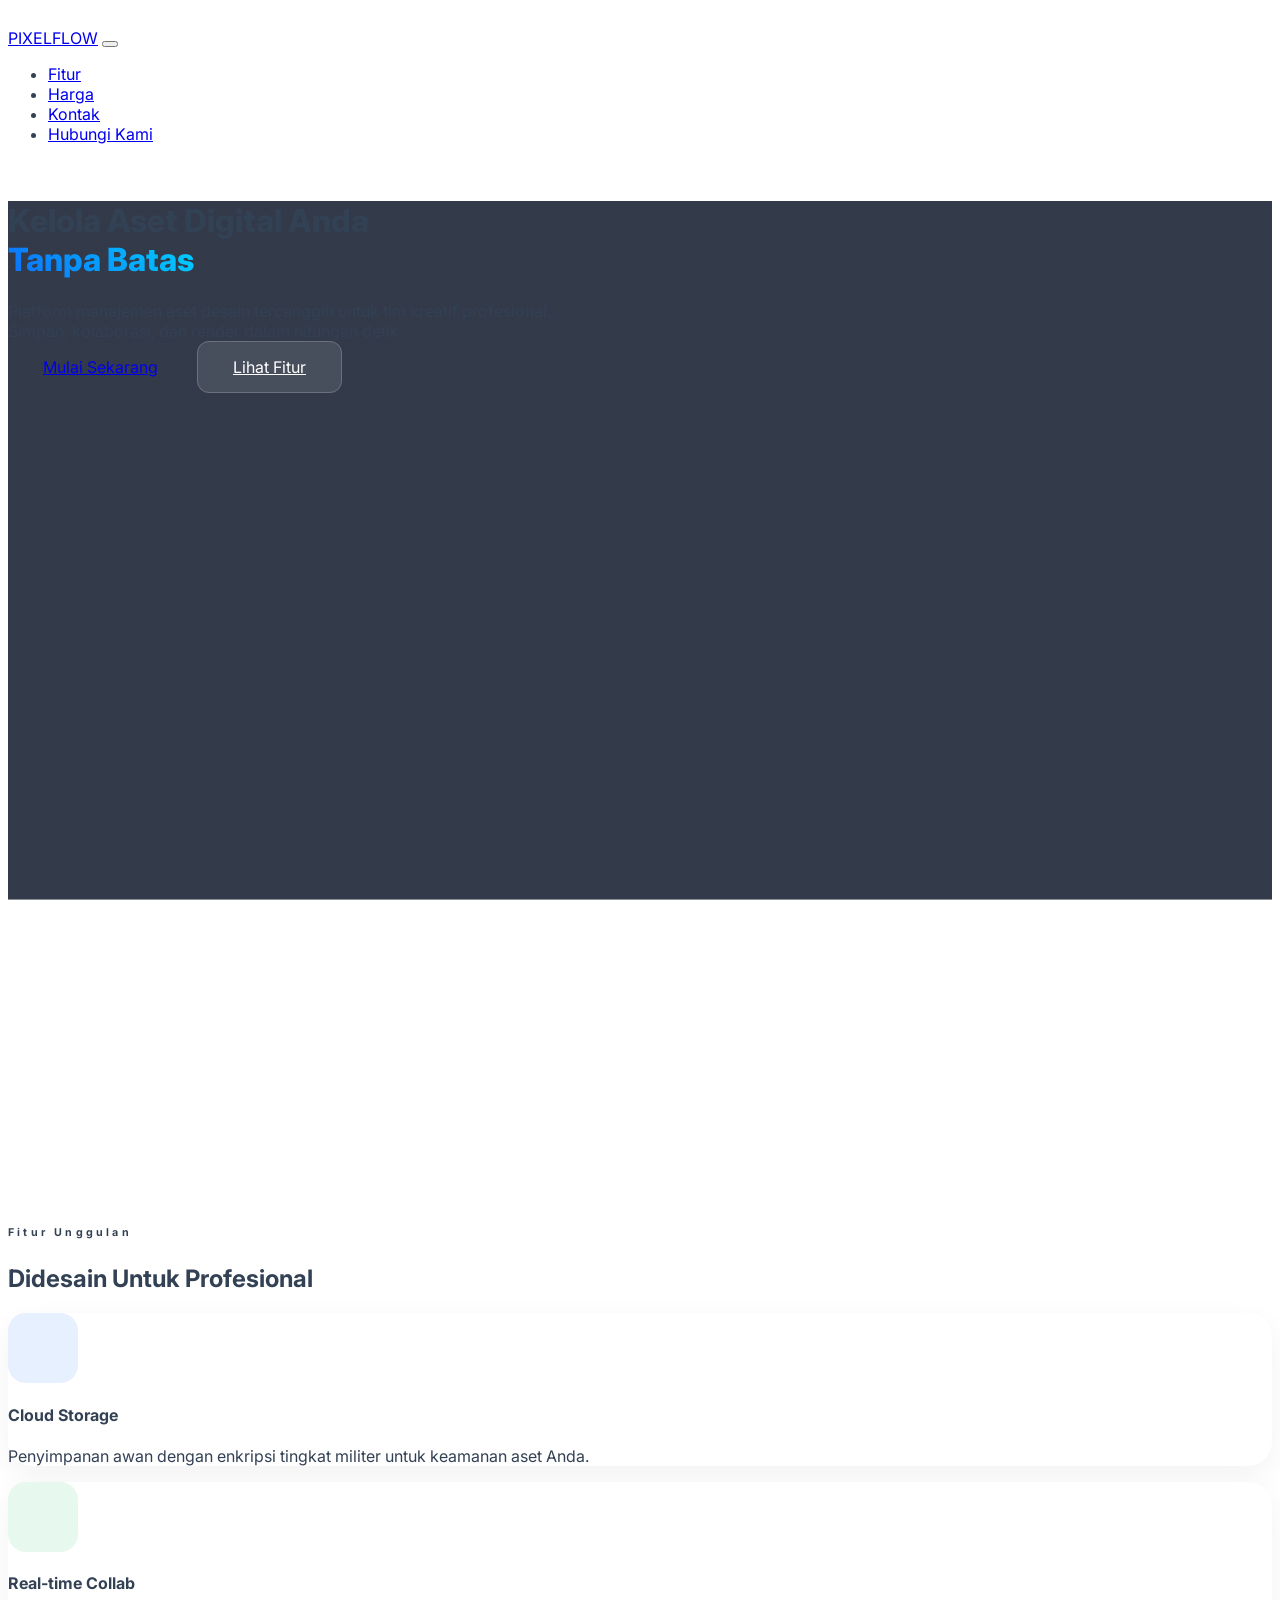
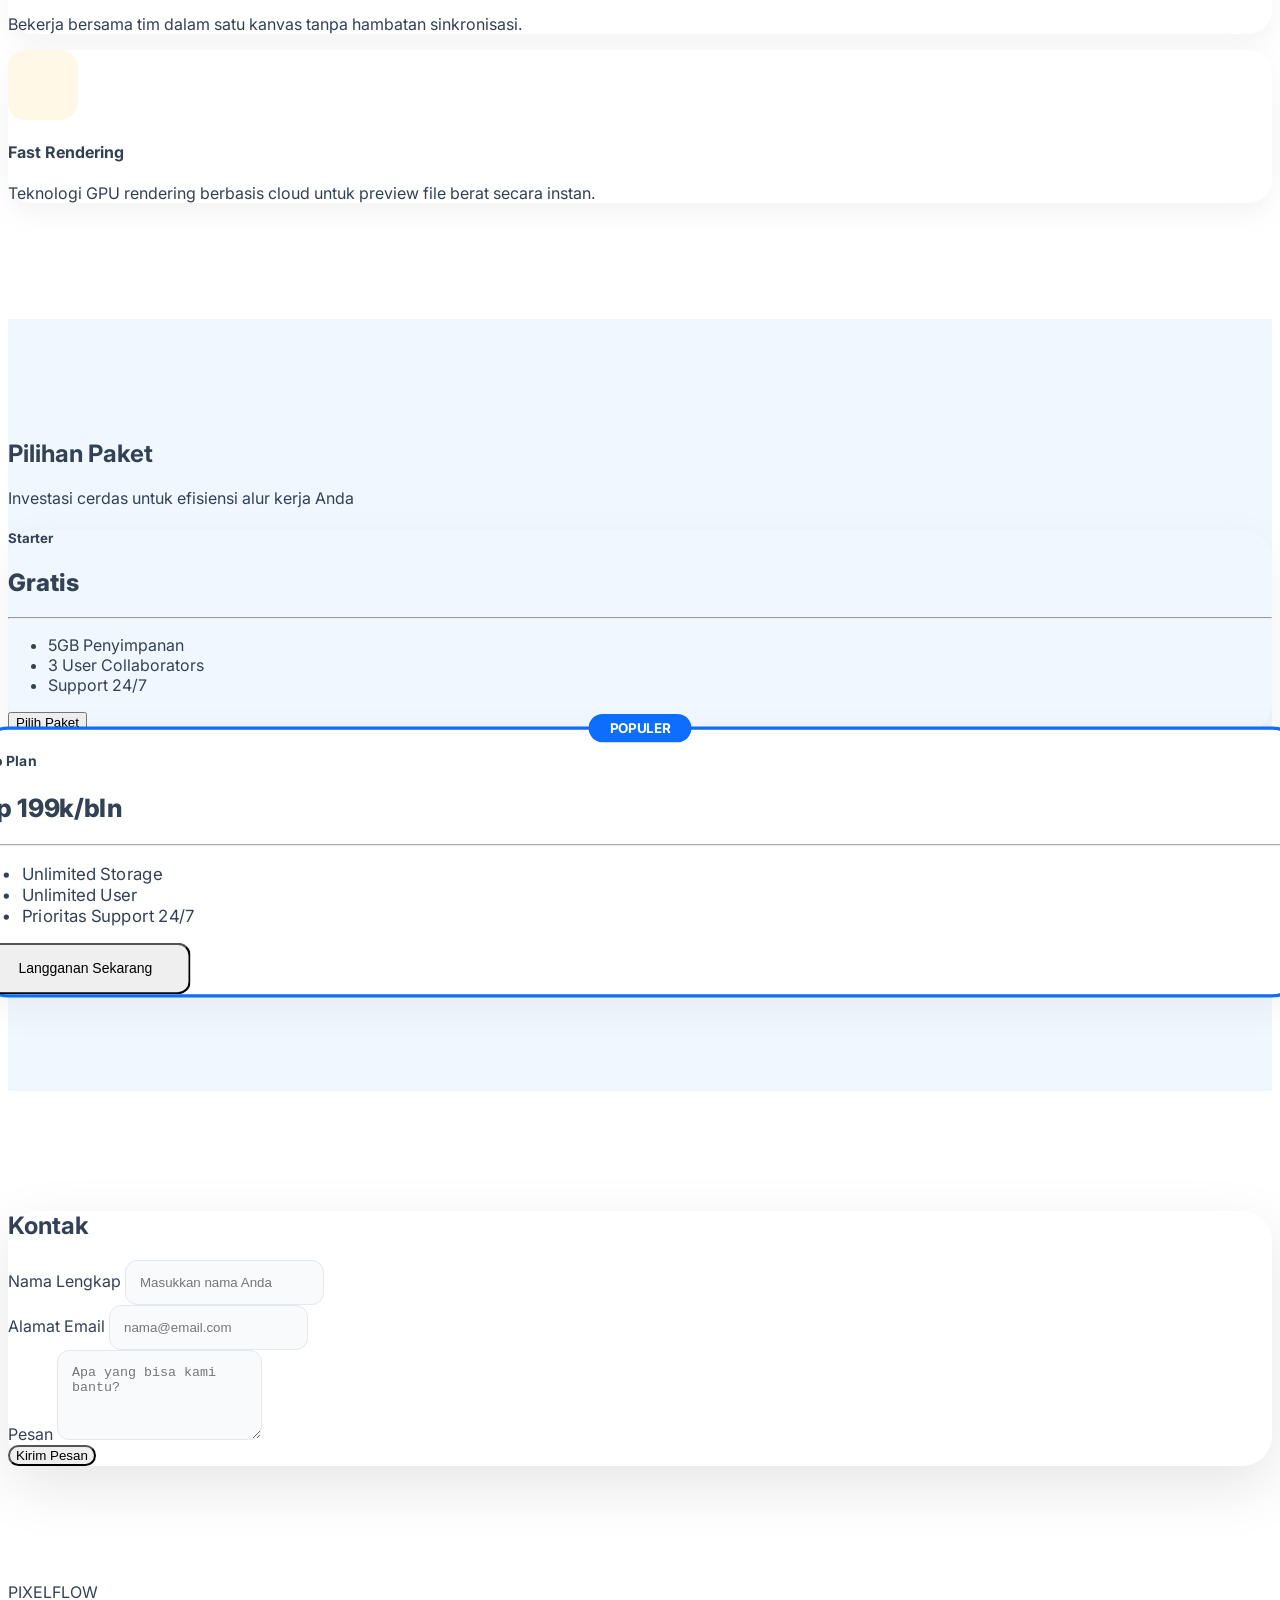
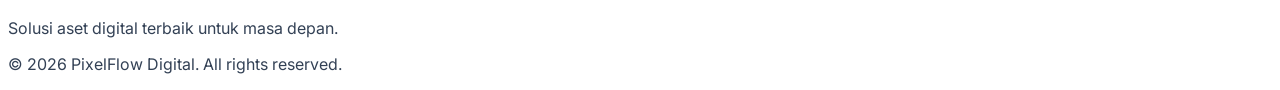
==== PBW/UTS/index.html @ 6231b685 "Add files via upload" ====
<!DOCTYPE html>
<html lang="id">
<head>
    <meta charset="UTF-8">
    <meta name="viewport" content="width=device-width, initial-scale=1.0">
    <title>PixelFlow | Manage Your Digital Assets</title>
    
    <link rel="icon" type="image/png" href="assets/img/favicon.png">
    
    <!-- Bootstrap CSS -->
    <link rel="stylesheet" href="assets/css/bootstrap.css">
    <!-- Bootstrap Icons -->
    <link rel="stylesheet" href="assets/css/bootstrap-icons.css">
    <!-- Google Fonts: Inter -->
    <link href="https://fonts.googleapis.com/css2?family=Inter:wght@400;600;800&display=swap" rel="stylesheet">
    <!-- AOS Animation CSS -->
    <link rel="stylesheet" href="assets/css/aos.css">
    
    <link rel="stylesheet" href="style.css">
</head>
<body>

    <!-- Navbar -->
    <nav class="navbar navbar-expand-lg navbar-dark fixed-top transition">
        <div class="container">
            <a class="navbar-brand fw-bold fs-3" href="#">PIXEL<span class="text-primary">FLOW</span></a>
            <button class="navbar-toggler border-0" type="button" data-bs-toggle="collapse" data-bs-target="#navbarNav">
                <span class="bi bi-list fs-1"></span>
            </button>
            <div class="collapse navbar-collapse" id="navbarNav">
                <ul class="navbar-nav ms-auto fw-semibold">
                    <li class="nav-item"><a class="nav-link mx-2" href="#features">Fitur</a></li>
                    <li class="nav-item"><a class="nav-link mx-2" href="#pricing">Harga</a></li>
                    <li class="nav-item"><a class="nav-link mx-2" href="#contact">Kontak</a></li>
                    <li class="nav-item ms-lg-3"><a class="btn btn-outline-primary px-4" href="#contact">Hubungi Kami</a></li>
                </ul>
            </div>
        </div>
    </nav>

    <!-- Hero Section -->
    <header class="hero-section d-flex align-items-center">
        <div class="container text-center text-white">
            <div data-aos="fade-up">
                <h1 class="display-2 fw-800 mb-3">Kelola Aset Digital Anda <br> 
                    <span class="gradient-text">Tanpa Batas</span>
                </h1>
                <p class="lead mb-5 opacity-75 mx-auto text-max-width">
                    Platform manajemen aset desain tercanggih untuk tim kreatif profesional. <br>
                    Simpan, kolaborasi, dan render dalam hitungan detik.
                </p>
                <div class="d-flex justify-content-center gap-3">
                    <a href="#pricing" class="btn btn-primary btn-lg shadow-lg">Mulai Sekarang</a>
                    <a href="#features" class="btn btn-glass btn-lg">Lihat Fitur</a>
                </div>
            </div>
        </div>
    </header>

    <!-- Features Section -->
    <section id="features" class="section-padding">
        <div class="container">
            <div class="text-center mb-5" data-aos="fade-up">
                <h6 class="text-primary fw-bold text-uppercase tracking-widest">Fitur Unggulan</h6>
                <h2 class="display-5 fw-bold">Didesain Untuk Profesional</h2>
            </div>
            <div class="row g-4">
                <div class="col-md-4" data-aos="fade-up" data-aos-delay="100">
                    <div class="card feature-card h-100 p-4 border-0">
                        <div class="icon-circle bg-primary-soft text-primary mb-4">
                            <i class="bi bi-cloud-arrow-up-fill fs-2"></i>
                        </div>
                        <h4 class="fw-bold mb-3">Cloud Storage</h4>
                        <p class="text-muted">Penyimpanan awan dengan enkripsi tingkat militer untuk keamanan aset Anda.</p>
                    </div>
                </div>
                <div class="col-md-4" data-aos="fade-up" data-aos-delay="200">
                    <div class="card feature-card h-100 p-4 border-0">
                        <div class="icon-circle bg-success-soft text-success mb-4">
                            <i class="bi bi-people-fill fs-2"></i>
                        </div>
                        <h4 class="fw-bold mb-3">Real-time Collab</h4>
                        <p class="text-muted">Bekerja bersama tim dalam satu kanvas tanpa hambatan sinkronisasi.</p>
                    </div>
                </div>
                <div class="col-md-4" data-aos="fade-up" data-aos-delay="300">
                    <div class="card feature-card h-100 p-4 border-0">
                        <div class="icon-circle bg-warning-soft text-warning mb-4">
                            <i class="bi bi-lightning-charge-fill fs-2"></i>
                        </div>
                        <h4 class="fw-bold mb-3">Fast Rendering</h4>
                        <p class="text-muted">Teknologi GPU rendering berbasis cloud untuk preview file berat secara instan.</p>
                    </div>
                </div>
            </div>
        </div>
    </section>

    <!-- Pricing Section -->
    <section id="pricing" class="section-padding bg-light-blue">
        <div class="container">
            <div class="text-center mb-5" data-aos="fade-up">
                <h2 class="display-5 fw-bold">Pilihan Paket</h2>
                <p class="text-muted">Investasi cerdas untuk efisiensi alur kerja Anda</p>
            </div>
            <div class="row justify-content-center g-4">
                <div class="col-md-4" data-aos="zoom-in" data-aos-delay="100">
                    <div class="card pricing-card border-0 h-100 p-4">
                        <div class="card-body">
                            <h5 class="fw-bold text-muted">Starter</h5>
                            <h2 class="display-4 fw-800 my-4">Gratis</h2>
                            <hr>
                            <ul class="list-unstyled mb-5">
                                <li class="mb-3"><i class="bi bi-check2 text-primary me-2"></i> 5GB Penyimpanan</li>
                                <li class="mb-3"><i class="bi bi-check2 text-primary me-2"></i> 3 User Collaborators</li>
                                <li class="mb-3 text-muted opacity-50"><i class="bi bi-x text-danger me-2"></i> Support 24/7</li>
                            </ul>
                            <button class="btn btn-outline-primary w-100 py-3 fw-bold">Pilih Paket</button>
                        </div>
                    </div>
                </div>
                <div class="col-md-4" data-aos="zoom-in" data-aos-delay="200">
                    <div class="card pricing-card border-primary-2 h-100 p-4 highlight-card">
                        <div class="badge-best-value">POPULER</div>
                        <div class="card-body">
                            <h5 class="fw-bold text-primary">Pro Plan</h5>
                            <h2 class="display-4 fw-800 my-4">Rp 199k<span class="fs-6 text-muted fw-normal">/bln</span></h2>
                            <hr>
                            <ul class="list-unstyled mb-5">
                                <li class="mb-3"><i class="bi bi-check2 text-primary me-2"></i> Unlimited Storage</li>
                                <li class="mb-3"><i class="bi bi-check2 text-primary me-2"></i> Unlimited User</li>
                                <li class="mb-3"><i class="bi bi-check2 text-primary me-2"></i> Prioritas Support 24/7</li>
                            </ul>
                            <button class="btn btn-primary w-100 py-3 fw-bold shadow">Langganan Sekarang</button>
                        </div>
                    </div>
                </div>
            </div>
        </div>
    </section>

    <!-- Contact Section -->
    <section id="contact" class="section-padding">
        <div class="container">
            <div class="row justify-content-center">
                <div class="col-lg-6">
                    <div class="card contact-card border-0 p-4 p-md-5" data-aos="fade-up">
                        <h2 class="fw-bold text-center mb-4">Kontak</h2>
                        <form id="contactForm">
                            <div class="mb-3">
                                <label class="form-label fw-semibold">Nama Lengkap</label>
                                <input type="text" class="form-control" id="name" placeholder="Masukkan nama Anda" required>
                            </div>
                            <div class="mb-3">
                                <label class="form-label fw-semibold">Alamat Email</label>
                                <input type="email" class="form-control" id="email" placeholder="nama@email.com" required>
                            </div>
                            <div class="mb-4">
                                <label class="form-label fw-semibold">Pesan</label>
                                <textarea class="form-control" id="message" rows="4" placeholder="Apa yang bisa kami bantu?" required></textarea>
                            </div>
                            <button type="submit" class="btn btn-dark w-100 py-3 fw-bold btn-submit">
                                Kirim Pesan <i class="bi bi-send-fill ms-2"></i>
                            </button>
                        </form>
                        <div id="formFeedback" class="mt-4 text-center d-none alert"></div>
                    </div>
                </div>
            </div>
        </div>
    </section>

    <footer class="py-5 bg-dark text-white text-center">
        <div class="container">
            <p class="mb-2 fs-4 fw-bold">PIXELFLOW</p>
            <p class="text-light mb-4">Solusi aset digital terbaik untuk masa depan.</p>
            <div class="social-icons mb-4">
                <a href="#" class="text-white mx-2"><i class="bi bi-instagram fs-4"></i></a>
                <a href="#" class="text-white mx-2"><i class="bi bi-twitter-x fs-4"></i></a>
                <a href="#" class="text-white mx-2"><i class="bi bi-linkedin fs-4"></i></a>
            </div>
            <p class="small text-white-50">&copy; 2026 PixelFlow Digital. All rights reserved.</p>
        </div>
    </footer>

    <!-- Bootstrap Bundle JS -->
    <script src="assets/js/bootstrap.js"></script>
    <!-- AOS Animation JS -->
    <script src="assets/js/aos.js"></script>

    <script src="script.js"></script>
</body>
</html>
---- PBW/UTS/style.css ----
:root {
    --primary: #0d6efd;
    --dark: #0f172a;
    --light-blue: #f0f7ff;
}

body {
    font-family: 'Inter', sans-serif;
    color: #334155;
    overflow-x: hidden;
}

.fw-800 { font-weight: 800; }
.section-padding { padding: 100px 0; }
.tracking-widest { letter-spacing: 0.2rem; }

/* Navbar */
.navbar {
    padding: 20px 0;
    transition: all 0.4s;
}

.navbar.scrolled {
    background: rgba(15, 23, 42, 0.95) !important;
    backdrop-filter: blur(10px);
    padding: 12px 0;
    box-shadow: 0 10px 30px rgba(0,0,0,0.1);
}

/* Hero Section */
.hero-section {
    height: 100vh;
    background: linear-gradient(rgba(15, 23, 42, 0.85), rgba(15, 23, 42, 0.85)), 
                url('https://images.unsplash.com/photo-1558655146-d09347e92766?auto=format&fit=crop&q=80&w=2000');
    background-size: cover;
    background-position: center;
    background-attachment: fixed;
}

.gradient-text {
    background: linear-gradient(45deg, #0d6efd, #00d2ff);
    
    background-clip: text; 
    
    -webkit-background-clip: text;
    -webkit-text-fill-color: transparent;
}

.text-max-width { max-width: 700px; }

/* Buttons */
.btn-primary {
    border-radius: 12px;
    padding: 15px 35px;
    transition: 0.3s;
}

.btn-glass {
    background: rgba(255, 255, 255, 0.1);
    color: white;
    backdrop-filter: blur(5px);
    border: 1px solid rgba(255, 255, 255, 0.2);
    border-radius: 12px;
    padding: 15px 35px;
}

.btn-glass:hover {
    background: rgba(255, 255, 255, 0.2);
    color: #fff;
}

/* Feature Cards */
.feature-card {
    background: #fff;
    border-radius: 24px;
    box-shadow: 0 10px 30px rgba(0,0,0,0.05);
    transition: 0.4s cubic-bezier(0.175, 0.885, 0.32, 1.275);
}

.feature-card:hover {
    transform: translateY(-15px);
    box-shadow: 0 20px 50px rgba(13, 110, 253, 0.1);
}

.icon-circle {
    width: 70px;
    height: 70px;
    display: flex;
    align-items: center;
    justify-content: center;
    border-radius: 18px;
}

.bg-primary-soft { background: #e7f0ff; }
.bg-success-soft { background: #e7f9ee; }
.bg-warning-soft { background: #fff8e6; }

/* Pricing */
.bg-light-blue { background-color: var(--light-blue); }

.pricing-card {
    border-radius: 30px;
    box-shadow: 0 10px 40px rgba(0,0,0,0.05);
}

.highlight-card {
    border: 3px solid var(--primary) !important;
    transform: scale(1.05);
    position: relative;
    background: #fff;
}

.badge-best-value {
    position: absolute;
    top: -15px;
    left: 50%;
    transform: translateX(-50%);
    background: var(--primary);
    color: white;
    padding: 6px 20px;
    border-radius: 50px;
    font-size: 0.8rem;
    font-weight: bold;
}

/* Contact */
.contact-card {
    border-radius: 30px;
    box-shadow: 0 20px 60px rgba(0,0,0,0.1);
    background: #fff;
}

.form-control {
    border-radius: 12px;
    padding: 14px;
    background: #f8fafc;
    border: 1px solid #e2e8f0;
}

.form-control:focus {
    box-shadow: 0 0 0 4px rgba(13, 110, 253, 0.1);
    border-color: var(--primary);
}

.btn-submit {
    border-radius: 12px;
    transition: 0.3s;
}

.btn-submit:hover {
    letter-spacing: 1px;
}
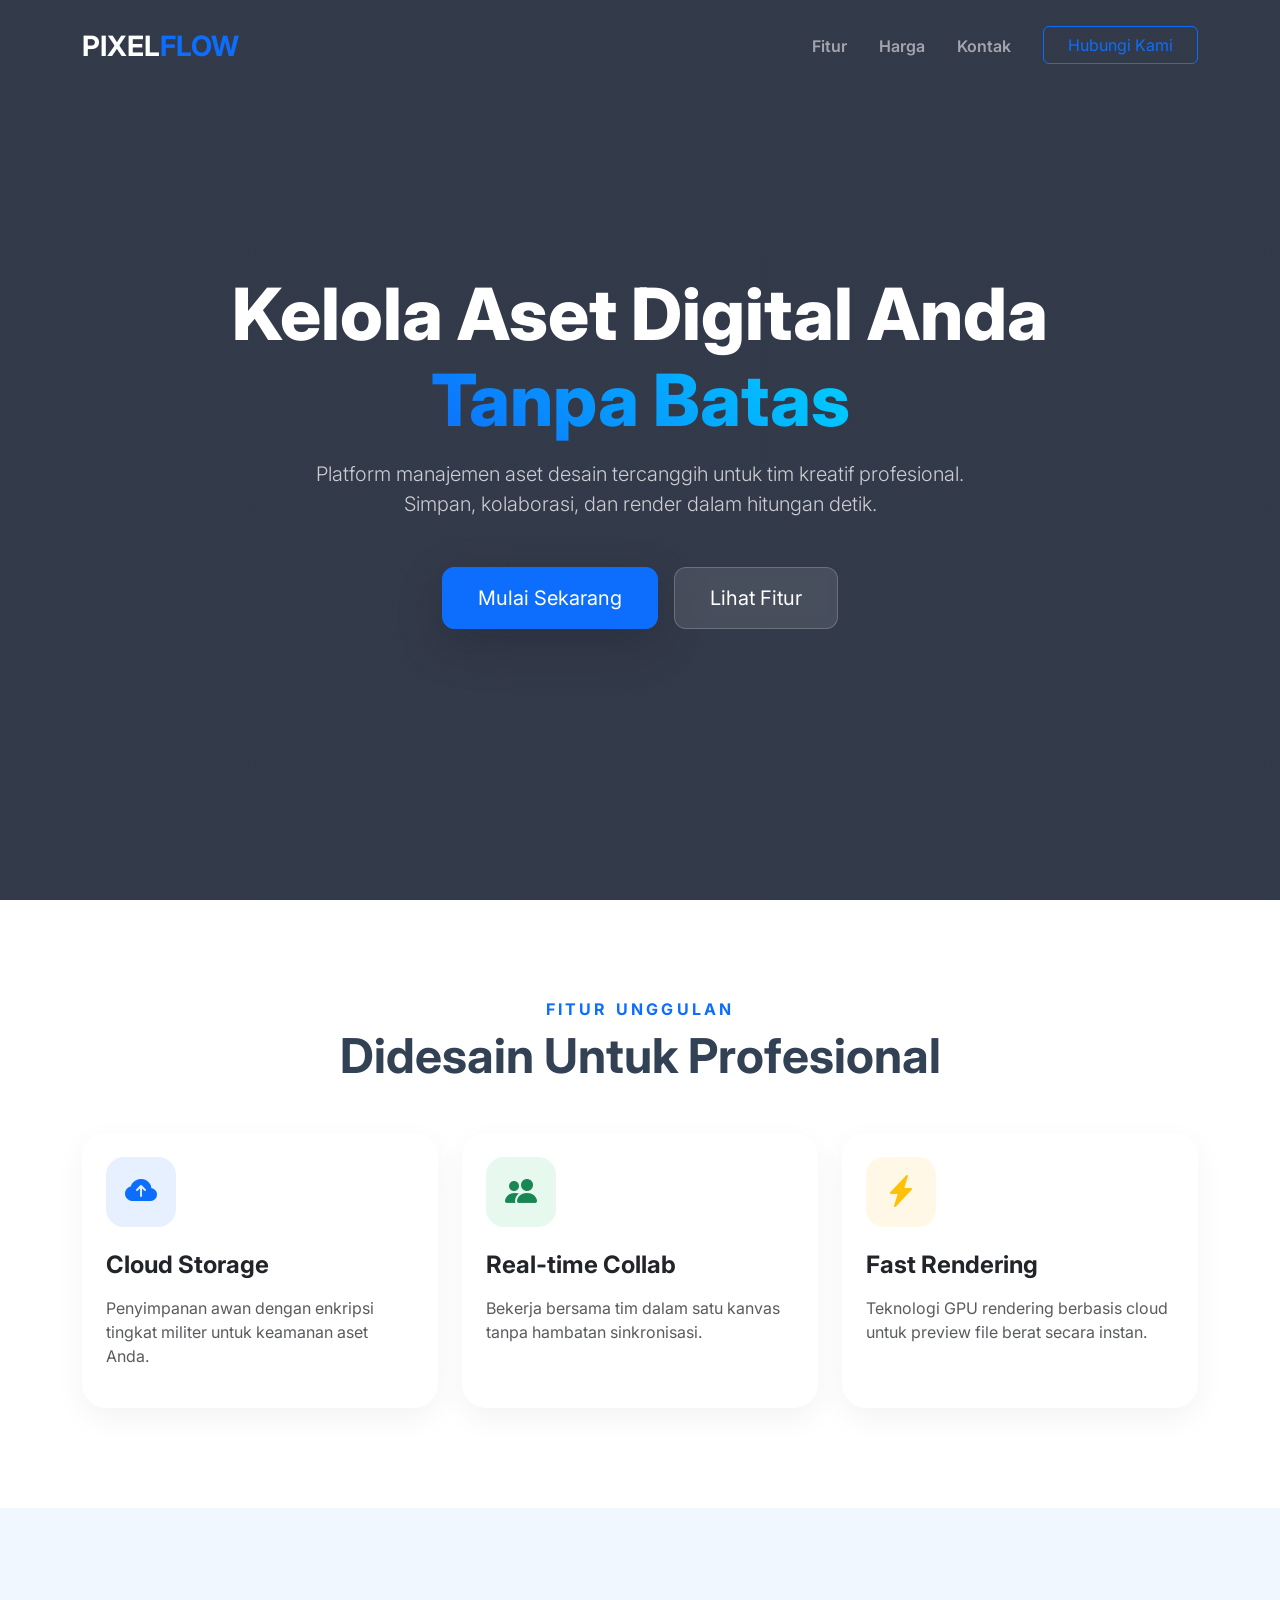
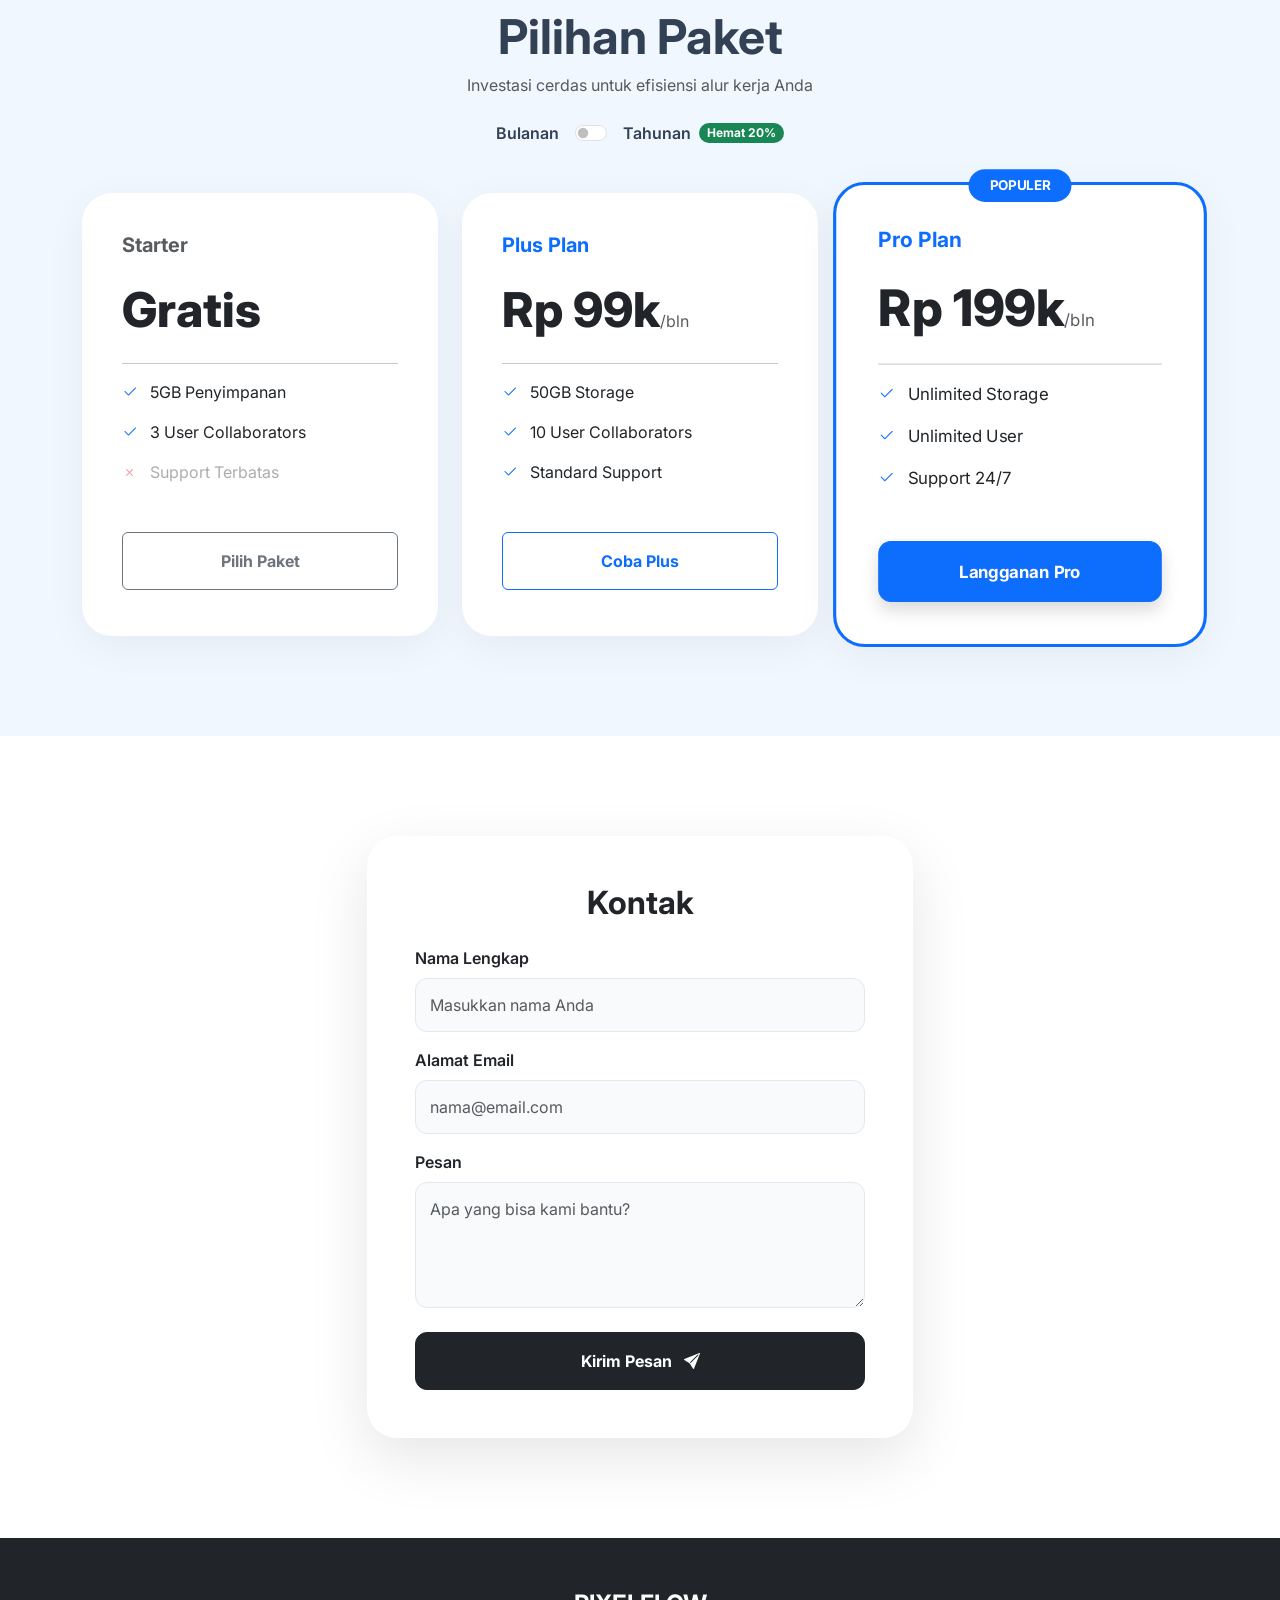
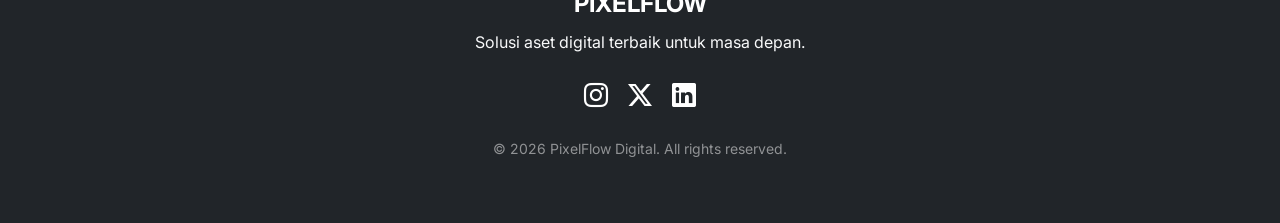
==== commit 3d0d056c: "Refactor index.html structure and content" ====
--- a/PBW/UTS/index.html
+++ b/PBW/UTS/index.html
@@ -102,36 +102,66 @@
             <div class="text-center mb-5" data-aos="fade-up">
                 <h2 class="display-5 fw-bold">Pilihan Paket</h2>
                 <p class="text-muted">Investasi cerdas untuk efisiensi alur kerja Anda</p>
+                
+                <div class="d-flex align-items-center justify-content-center mt-4">
+                    <span class="me-3 fw-semibold text-active" id="label-monthly">Bulanan</span>
+                    <div class="form-check form-switch pricing-switch mb-0">
+                        <input class="form-check-input" type="checkbox" id="pricingToggle" role="switch">
+                    </div>
+                    <span class="ms-2 fw-semibold" id="label-yearly">Tahunan</span>
+                    <span class="badge bg-success ms-2 rounded-pill">Hemat 20%</span>
+                </div>
             </div>
             <div class="row justify-content-center g-4">
-                <div class="col-md-4" data-aos="zoom-in" data-aos-delay="100">
+                <div class="col-lg-4 col-md-6" data-aos="zoom-in" data-aos-delay="100">
                     <div class="card pricing-card border-0 h-100 p-4">
                         <div class="card-body">
                             <h5 class="fw-bold text-muted">Starter</h5>
-                            <h2 class="display-4 fw-800 my-4">Gratis</h2>
+                            <h2 class="display-5 fw-800 my-4 text-nowrap">Gratis</h2>
                             <hr>
                             <ul class="list-unstyled mb-5">
                                 <li class="mb-3"><i class="bi bi-check2 text-primary me-2"></i> 5GB Penyimpanan</li>
                                 <li class="mb-3"><i class="bi bi-check2 text-primary me-2"></i> 3 User Collaborators</li>
-                                <li class="mb-3 text-muted opacity-50"><i class="bi bi-x text-danger me-2"></i> Support 24/7</li>
+                                <li class="mb-3 text-muted opacity-50"><i class="bi bi-x text-danger me-2"></i> Support Terbatas</li>
                             </ul>
-                            <button class="btn btn-outline-primary w-100 py-3 fw-bold">Pilih Paket</button>
-                        </div>
-                    </div>
-                </div>
-                <div class="col-md-4" data-aos="zoom-in" data-aos-delay="200">
+                            <button class="btn btn-outline-secondary w-100 py-3 fw-bold">Pilih Paket</button>
+                        </div>
+                    </div>
+                </div>
+
+                <div class="col-lg-4 col-md-6" data-aos="zoom-in" data-aos-delay="200">
+                    <div class="card pricing-card border-0 h-100 p-4">
+                        <div class="card-body">
+                            <h5 class="fw-bold text-primary">Plus Plan</h5>
+                            <h2 class="display-5 fw-800 my-4 text-nowrap" id="plus-price">
+                                <span class="value">Rp 99k</span><span class="duration fs-6 text-muted fw-normal">/bln</span>
+                            </h2>
+                            <hr>
+                            <ul class="list-unstyled mb-5">
+                                <li class="mb-3"><i class="bi bi-check2 text-primary me-2"></i> 50GB Storage</li>
+                                <li class="mb-3"><i class="bi bi-check2 text-primary me-2"></i> 10 User Collaborators</li>
+                                <li class="mb-3"><i class="bi bi-check2 text-primary me-2"></i> Standard Support</li>
+                            </ul>
+                            <button class="btn btn-outline-primary w-100 py-3 fw-bold">Coba Plus</button>
+                        </div>
+                    </div>
+                </div>
+
+                <div class="col-lg-4 col-md-6" data-aos="zoom-in" data-aos-delay="300">
                     <div class="card pricing-card border-primary-2 h-100 p-4 highlight-card">
                         <div class="badge-best-value">POPULER</div>
                         <div class="card-body">
                             <h5 class="fw-bold text-primary">Pro Plan</h5>
-                            <h2 class="display-4 fw-800 my-4">Rp 199k<span class="fs-6 text-muted fw-normal">/bln</span></h2>
+                            <h2 class="display-5 fw-800 my-4 text-nowrap" id="pro-price">
+                                <span class="value">Rp 199k</span><span class="duration fs-6 text-muted fw-normal">/bln</span>
+                            </h2>
                             <hr>
                             <ul class="list-unstyled mb-5">
                                 <li class="mb-3"><i class="bi bi-check2 text-primary me-2"></i> Unlimited Storage</li>
                                 <li class="mb-3"><i class="bi bi-check2 text-primary me-2"></i> Unlimited User</li>
-                                <li class="mb-3"><i class="bi bi-check2 text-primary me-2"></i> Prioritas Support 24/7</li>
+                                <li class="mb-3"><i class="bi bi-check2 text-primary me-2"></i> Support 24/7</li>
                             </ul>
-                            <button class="btn btn-primary w-100 py-3 fw-bold shadow">Langganan Sekarang</button>
+                            <button class="btn btn-primary w-100 py-3 fw-bold shadow">Langganan Pro</button>
                         </div>
                     </div>
                 </div>
@@ -146,7 +176,7 @@
                 <div class="col-lg-6">
                     <div class="card contact-card border-0 p-4 p-md-5" data-aos="fade-up">
                         <h2 class="fw-bold text-center mb-4">Kontak</h2>
-                        <form id="contactForm">
+                        <form id="contactForm" novalidate>
                             <div class="mb-3">
                                 <label class="form-label fw-semibold">Nama Lengkap</label>
                                 <input type="text" class="form-control" id="name" placeholder="Masukkan nama Anda" required>
@@ -190,4 +220,4 @@
 
     <script src="script.js"></script>
 </body>
-</html>+</html>
